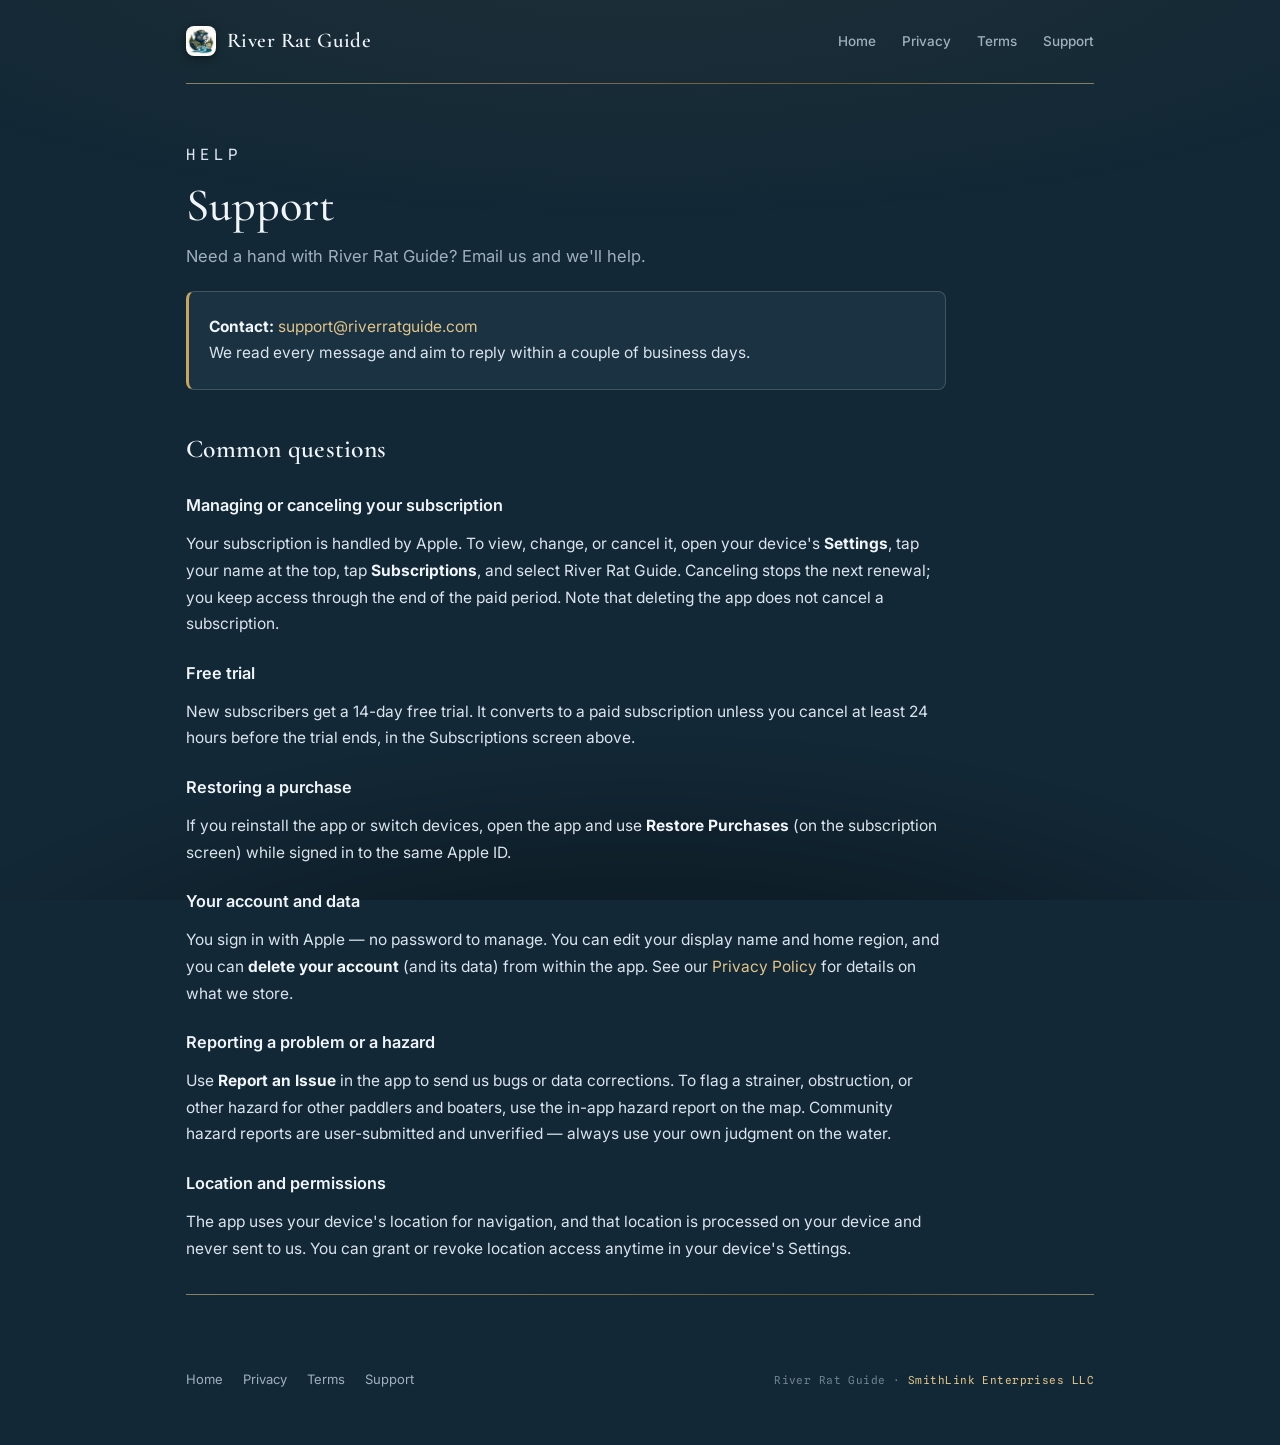
==== support.html @ 530ac6ad "River Rat Guide site: landing, privacy, terms, support" ====
<!DOCTYPE html>
<html lang="en">
<head>
<meta charset="UTF-8">
<meta name="viewport" content="width=device-width, initial-scale=1.0">
<title>Support — River Rat Guide</title>
<meta name="description" content="Get help with River Rat Guide — subscriptions, account, and contact.">
<link rel="preconnect" href="https://fonts.googleapis.com">
<link rel="preconnect" href="https://fonts.gstatic.com" crossorigin>
<link href="https://fonts.googleapis.com/css2?family=Cormorant+Garamond:wght@400;500;600&family=Inter:wght@400;450;500;600&family=Spline+Sans+Mono:wght@400;500&display=swap" rel="stylesheet">
<link rel="icon" href="assets/favicon.png">
<link rel="apple-touch-icon" href="assets/icon-256.png">
<link rel="stylesheet" href="style.css">
</head>
<body>
<div class="wrap">
  <header>
    <div class="bar">
      <a class="brand" href="index.html"><img class="icon" src="assets/icon-256.png" alt="">River Rat Guide</a>
      <nav class="top"><a href="index.html">Home</a><a href="privacy.html">Privacy</a><a href="terms.html">Terms</a><a href="support.html">Support</a></nav>
    </div>
  </header>
  <hr class="gold-rule">

  <main class="doc">
    <p class="eyebrow">Help</p>
    <h1>Support</h1>

    <p class="lead">Need a hand with River Rat Guide? Email us and we'll help.</p>

    <div class="callout">
      <p><strong>Contact:</strong> <a href="mailto:support@riverratguide.com">support@riverratguide.com</a><br>
      We read every message and aim to reply within a couple of business days.</p>
    </div>

    <h2>Common questions</h2>

    <h3>Managing or canceling your subscription</h3>
    <p>Your subscription is handled by Apple. To view, change, or cancel it, open your device's
    <strong>Settings</strong>, tap your name at the top, tap <strong>Subscriptions</strong>, and select
    River Rat Guide. Canceling stops the next renewal; you keep access through the end of the paid period.
    Note that deleting the app does not cancel a subscription.</p>

    <h3>Free trial</h3>
    <p>New subscribers get a 14-day free trial. It converts to a paid subscription unless you cancel at
    least 24 hours before the trial ends, in the Subscriptions screen above.</p>

    <h3>Restoring a purchase</h3>
    <p>If you reinstall the app or switch devices, open the app and use <strong>Restore Purchases</strong>
    (on the subscription screen) while signed in to the same Apple ID.</p>

    <h3>Your account and data</h3>
    <p>You sign in with Apple — no password to manage. You can edit your display name and home region, and
    you can <strong>delete your account</strong> (and its data) from within the app. See our
    <a href="privacy.html">Privacy Policy</a> for details on what we store.</p>

    <h3>Reporting a problem or a hazard</h3>
    <p>Use <strong>Report an Issue</strong> in the app to send us bugs or data corrections. To flag a
    strainer, obstruction, or other hazard for other paddlers and boaters, use the in-app hazard report on
    the map. Community hazard reports are user-submitted and unverified — always use your own judgment on
    the water.</p>

    <h3>Location and permissions</h3>
    <p>The app uses your device's location for navigation, and that location is processed on your device and
    never sent to us. You can grant or revoke location access anytime in your device's Settings.</p>
  </main>

  <hr class="gold-rule">
  <footer>
    <div class="foot">
      <nav><a href="index.html">Home</a><a href="privacy.html">Privacy</a><a href="terms.html">Terms</a><a href="support.html">Support</a></nav>
      <span class="co">River Rat Guide · <a href="https://smithlink.llc" target="_blank" rel="noopener">SmithLink Enterprises LLC</a></span>
    </div>
  </footer>
</div>
</body>
</html>
---- style.css ----
/* River Rat Guide — shared site styles.
   Family-consistent with smithlink.llc (Cormorant Garamond / Inter / Spline Sans Mono, dark + refined)
   but with River Rat's own identity: deep river-navy + a warm gold accent. Static, no build step. */

:root{
  --bg:#132836;
  --bg-2:#1a3241;
  --bg-3:#1f3a4f;          /* brandNavy */
  --line:rgba(255,255,255,.09);
  --line-2:rgba(255,255,255,.17);
  --ink:#dbe4ec;           /* body text */
  --ink-dim:#9fb0bd;
  --ink-faint:#6f8290;
  --hi:#f0f5f9;            /* headings */
  --gold:#c8a45c;          /* brandGold */
  --gold-dim:#a9812f;
  --gold-soft:#e0c489;
  --teal:#2a7a8c;          /* brandTeal */
  --amber:#c87820;         /* mapLockAmber */
  --gold-grad:linear-gradient(145deg,#e6c987 0%,#c8a45c 45%,#a9812f 72%,#e0c489 100%);
}
*{box-sizing:border-box;margin:0;padding:0}
html{scroll-behavior:smooth}
body{
  background:var(--bg);color:var(--ink);
  font-family:'Inter',system-ui,sans-serif;line-height:1.65;
  -webkit-font-smoothing:antialiased;
}
::selection{background:#26506b;color:#fff}
a{color:var(--gold-soft);text-decoration:none;transition:color .16s}
a:hover{color:#f2dda6}

body::before{
  content:"";position:fixed;inset:0;z-index:0;pointer-events:none;
  background:
    radial-gradient(120% 55% at 50% -8%,rgba(212,168,75,.06),transparent 60%),
    radial-gradient(90% 55% at 50% 120%,rgba(0,0,0,.55),transparent 70%);
}
.wrap{position:relative;z-index:1;max-width:960px;margin:0 auto;padding:0 26px}
.gold-rule{height:1px;border:0;background:var(--gold-grad);opacity:.55;margin:0}

/* header */
header{padding:24px 0}
.bar{display:flex;align-items:center;justify-content:space-between}
.brand{display:flex;align-items:center;gap:12px;font-family:'Cormorant Garamond',serif;font-weight:600;
  font-size:21px;letter-spacing:.02em;color:var(--hi)}
.brand .rr{width:34px;height:34px;border-radius:9px;display:grid;place-items:center;flex:none;
  background:linear-gradient(155deg,#1b344a,#0c1a27);
  border:1px solid var(--line-2);font-size:17px}
.brand .rr span{background:var(--gold-grad);-webkit-background-clip:text;background-clip:text;color:transparent;font-weight:700}
nav.top{display:flex;gap:26px;font-size:13.5px;font-weight:500;color:var(--ink-dim)}
nav.top a{color:var(--ink-dim)}
nav.top a:hover{color:var(--hi)}
@media(max-width:600px){nav.top{gap:18px;font-size:12.5px}}

/* hero (landing) */
.hero{padding:64px 0 52px;text-align:center}
.crest{width:104px;height:104px;margin:0 auto 30px;display:block;border-radius:24px;
  box-shadow:0 8px 26px rgba(0,0,0,.55),inset 0 0 0 1px rgba(255,255,255,.08)}
.eyebrow{font-family:'Spline Sans Mono',monospace;font-size:11.5px;letter-spacing:.32em;text-transform:uppercase;
  color:var(--ink-faint);margin-bottom:20px}
h1{font-family:'Cormorant Garamond',serif;font-weight:500;font-size:clamp(2.3rem,6vw,3.8rem);
  line-height:1.08;color:var(--hi)}
h1 .thin{color:var(--ink-dim);font-weight:400}
.tagline{margin:26px auto 0;max-width:44ch;font-size:clamp(1rem,2.2vw,1.14rem);color:var(--ink-dim)}
.cta-row{margin-top:36px;display:flex;gap:14px;justify-content:center;flex-wrap:wrap}
.btn{font-family:'Spline Sans Mono',monospace;font-size:12.5px;letter-spacing:.08em;text-transform:uppercase;
  padding:13px 22px;border-radius:9px;border:1px solid var(--line-2);color:var(--ink);transition:all .18s}
.btn:hover{border-color:var(--gold);color:var(--hi)}
.btn.primary{background:var(--gold-grad);color:#241a06;border:0;font-weight:600}
.btn.primary:hover{filter:brightness(1.06);color:#241a06}
.pillars{display:flex;justify-content:center;flex-wrap:wrap;margin-top:40px;
  font-family:'Spline Sans Mono',monospace;font-size:11px;letter-spacing:.2em;text-transform:uppercase;color:var(--ink-faint)}
.pillars span{padding:0 18px;position:relative}
.pillars span+span::before{content:"";position:absolute;left:0;top:50%;transform:translateY(-50%);width:1px;height:11px;background:var(--line-2)}

/* feature grid (landing) */
section{padding:52px 0}
.features{display:grid;grid-template-columns:repeat(3,1fr);gap:16px}
.feat{background:var(--bg-3);border:1px solid var(--line);border-radius:11px;padding:24px}
.feat h3{font-family:'Cormorant Garamond',serif;font-weight:600;font-size:1.28rem;color:var(--hi);margin-bottom:8px}
.feat p{color:var(--ink-dim);font-size:14.5px}
@media(max-width:720px){.features{grid-template-columns:1fr}}

/* document pages (privacy / terms / support) */
.doc{padding:46px 0 20px;max-width:760px}
.doc .eyebrow{text-align:left}
.doc h1{font-size:clamp(2rem,5vw,2.9rem);text-align:left;margin-bottom:10px}
.doc .updated{font-family:'Spline Sans Mono',monospace;font-size:12px;color:var(--ink-faint);margin-bottom:8px}
.doc h2{font-family:'Cormorant Garamond',serif;font-weight:600;font-size:1.6rem;color:var(--hi);
  margin:38px 0 12px;letter-spacing:.01em}
.doc h3{font-size:1.02rem;font-weight:600;color:var(--hi);margin:22px 0 8px}
.doc p{color:var(--ink);font-size:15.5px;line-height:1.72;margin:12px 0}
.doc ul{margin:12px 0 12px 4px;padding-left:20px}
.doc li{color:var(--ink);font-size:15.5px;line-height:1.7;margin:7px 0}
.doc strong{color:var(--hi)}
.doc .lead{font-size:16.5px;color:var(--ink-dim)}
.callout{background:var(--bg-2);border:1px solid var(--line-2);border-left:3px solid var(--gold);
  border-radius:8px;padding:16px 20px;margin:20px 0}
.callout p{margin:6px 0}

/* footer */
footer{padding:44px 0 54px;margin-top:30px}
.foot{display:flex;justify-content:space-between;align-items:center;gap:20px;flex-wrap:wrap;
  font-size:13px;color:var(--ink-faint)}
.foot nav{display:flex;gap:20px;flex-wrap:wrap}
.foot nav a{color:var(--ink-dim)}
.foot nav a:hover{color:var(--hi)}
.foot .co{font-family:'Spline Sans Mono',monospace;font-size:11px;letter-spacing:.04em}

/* ---- brand mark (app icon + wordmark text) + coming-soon badge ---- */
.brand{gap:11px}
.brand img.icon{width:30px;height:30px;border-radius:8px;display:block;box-shadow:0 2px 8px rgba(0,0,0,.45)}
@media(max-width:600px){.brand img.icon{width:26px;height:26px}.brand{font-size:18px}}

.hero-icon{width:104px;height:104px;border-radius:24px;margin:0 auto 22px;display:block;
  box-shadow:0 10px 30px rgba(0,0,0,.5),inset 0 0 0 1px rgba(255,255,255,.06)}
.wordmark{font-family:'Cormorant Garamond',serif;font-weight:600;
  font-size:clamp(2.5rem,7.5vw,4.4rem);line-height:1.04;letter-spacing:.01em;
  background:var(--gold-grad);-webkit-background-clip:text;background-clip:text;color:transparent}

.feat h3{display:flex;align-items:center;gap:9px;flex-wrap:wrap}
.soon{font-family:'Spline Sans Mono',monospace;font-size:8.5px;font-weight:500;letter-spacing:.13em;
  text-transform:uppercase;color:var(--amber);border:1px solid rgba(200,120,32,.45);
  border-radius:100px;padding:2px 8px;white-space:nowrap;line-height:1}
.feat.pending{opacity:.9}
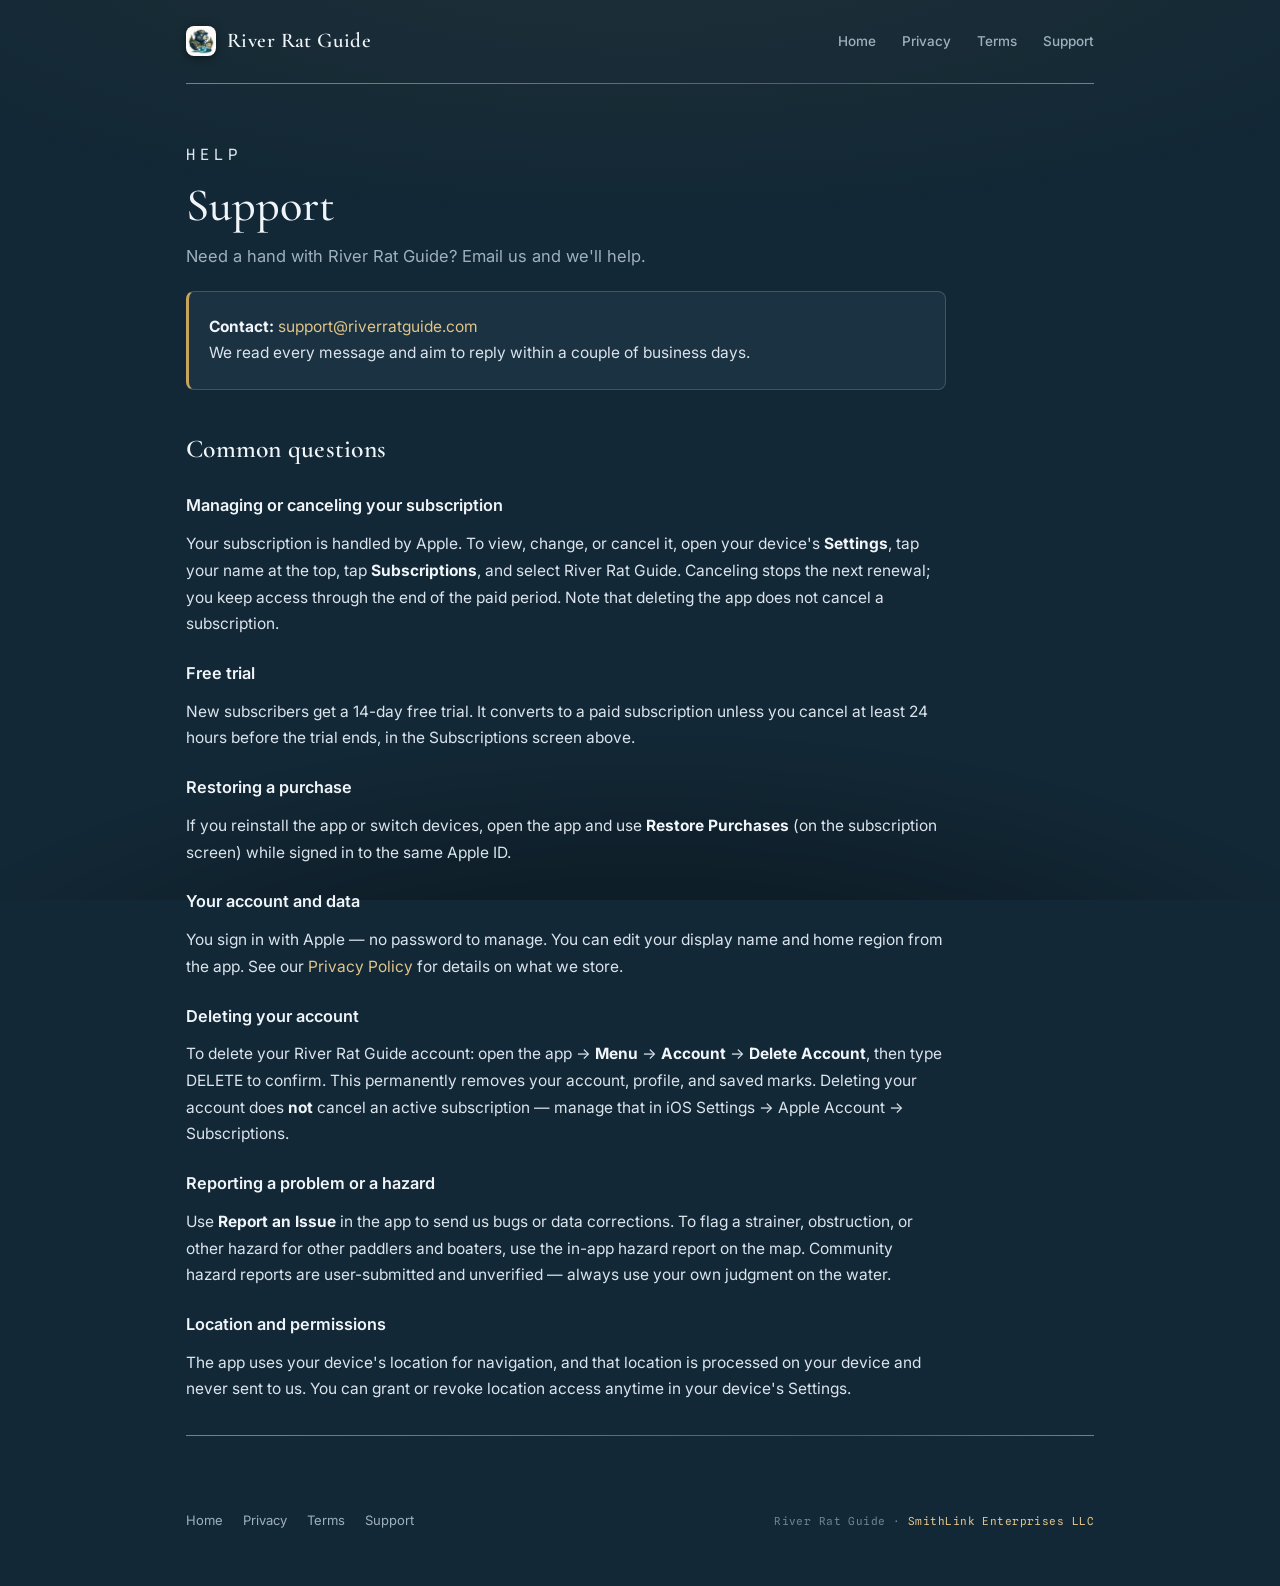
==== commit 18b2d653: "support: document in-app account deletion path + subscription caveat Co-Authored-By: Claude Fable 5." ====
--- a/support.html
+++ b/support.html
@@ -50,9 +50,14 @@
     (on the subscription screen) while signed in to the same Apple ID.</p>
 
     <h3>Your account and data</h3>
-    <p>You sign in with Apple — no password to manage. You can edit your display name and home region, and
-    you can <strong>delete your account</strong> (and its data) from within the app. See our
-    <a href="privacy.html">Privacy Policy</a> for details on what we store.</p>
+    <p>You sign in with Apple — no password to manage. You can edit your display name and home region
+    from the app. See our <a href="privacy.html">Privacy Policy</a> for details on what we store.</p>
+
+    <h3>Deleting your account</h3>
+    <p>To delete your River Rat Guide account: open the app → <strong>Menu</strong> → <strong>Account</strong>
+    → <strong>Delete Account</strong>, then type DELETE to confirm. This permanently removes your account,
+    profile, and saved marks. Deleting your account does <strong>not</strong> cancel an active subscription —
+    manage that in iOS Settings → Apple Account → Subscriptions.</p>
 
     <h3>Reporting a problem or a hazard</h3>
     <p>Use <strong>Report an Issue</strong> in the app to send us bugs or data corrections. To flag a
